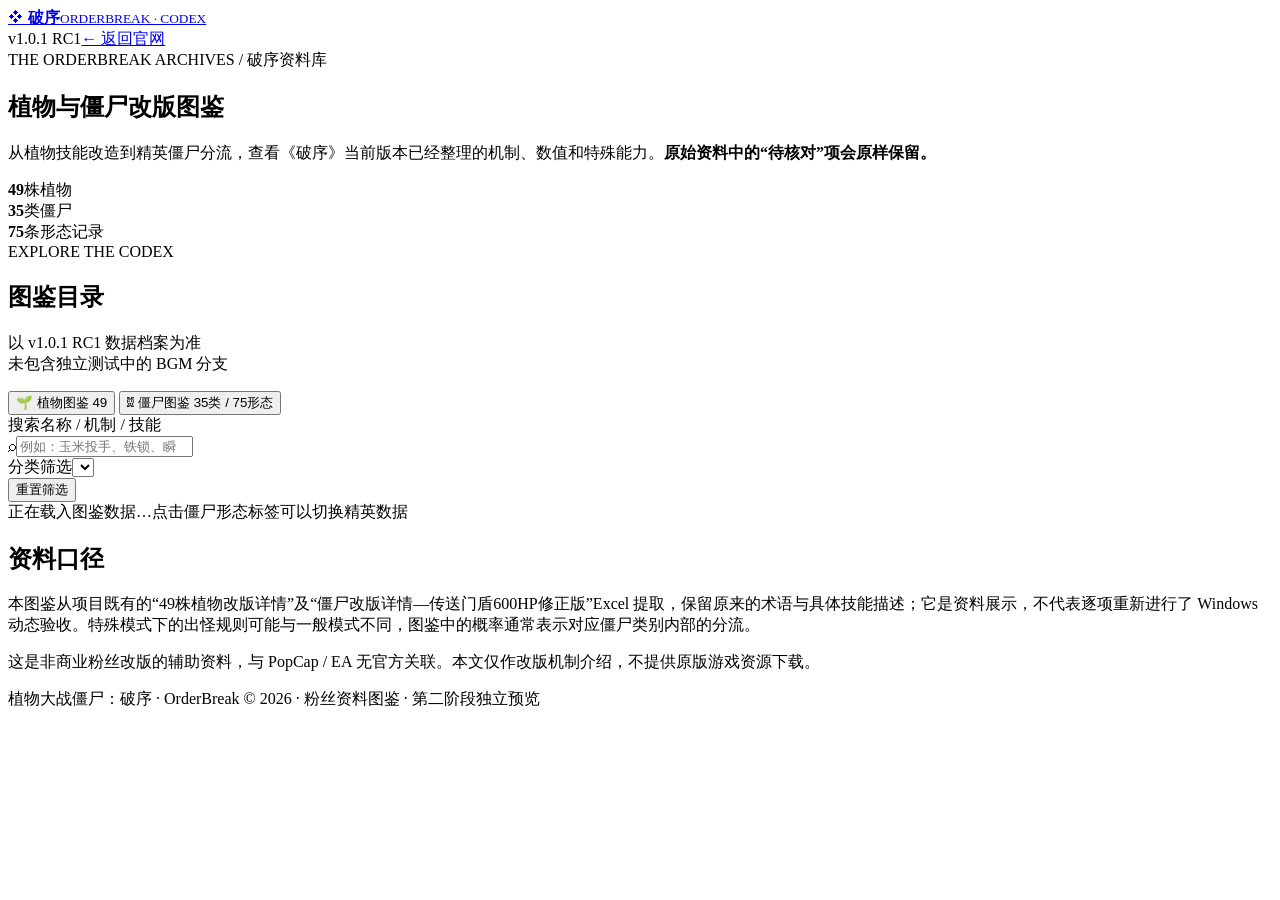
==== codex.html @ adea39cf "官网第二阶段：新增交互图鉴（codex）与首页入口、无JS导航补丁" ====
<!DOCTYPE html>
<html lang="zh-CN" class="no-js">
<head>
<meta charset="utf-8">
<meta name="viewport" content="width=device-width, initial-scale=1">
<meta name="description" content="《植物大战僵尸：破序》v1.0.1 RC1 改版图鉴：49株植物与35类僵尸的75种形态，支持属性搜索、分类筛选和精英切换。">
<meta name="theme-color" content="#0b100c">
<title>改版图鉴 · 植物大战僵尸：破序 | OrderBreak</title>
<link rel="stylesheet" href="assets/codex.css">
<noscript><style>.js-only{display:none!important}.no-js-note{display:block!important}</style></noscript>
</head>
<body>
<header class="site-header">
  <div class="header-inner">
    <a class="brand" href="https://qffy715.github.io/PVZ-OB/" aria-label="返回《植物大战僵尸：破序》官网">
      <span class="brand-icon" aria-hidden="true">❖</span>
      <span><b>破序</b><small>ORDERBREAK · CODEX</small></span>
    </a>
    <div class="head-right"><span class="tag version">v1.0.1 RC1</span><a class="back-link" href="https://qffy715.github.io/PVZ-OB/">← 返回官网</a></div>
  </div>
</header>
<main id="main">
  <section class="intro" aria-labelledby="pageTitle">
    <div class="intro-pattern" aria-hidden="true"></div>
    <div class="wrap intro-content">
      <div class="eyebrow">THE ORDERBREAK ARCHIVES / 破序资料库</div>
      <h1 id="pageTitle">植物与僵尸<span>改版图鉴</span></h1>
      <p class="lede">从植物技能改造到精英僵尸分流，查看《破序》当前版本已经整理的机制、数值和特殊能力。<strong>原始资料中的“待核对”项会原样保留。</strong></p>
      <div class="stats" aria-label="图鉴收录规模">
        <div class="stat"><strong>49</strong><span>株植物</span></div>
        <div class="stat"><strong>35</strong><span>类僵尸</span></div>
        <div class="stat"><strong>75</strong><span>条形态记录</span></div>
      </div>
    </div>
  </section>
  <section class="library wrap" aria-labelledby="libraryTitle">
    <div class="library-top">
      <div><span class="section-eyebrow">EXPLORE THE CODEX</span><h2 id="libraryTitle">图鉴目录</h2></div>
      <p class="catalog-note">以 v1.0.1 RC1 数据档案为准<br>未包含独立测试中的 BGM 分支</p>
    </div>
    <div class="filters js-only">
      <div class="tabs" role="tablist" aria-label="选择图鉴类型">
        <button type="button" id="tabPlants" class="tab active" role="tab" aria-selected="true" aria-controls="catalog" data-tab="plants">🌱 植物图鉴 <span>49</span></button>
        <button type="button" id="tabZombies" class="tab" role="tab" aria-selected="false" aria-controls="catalog" data-tab="zombies">☠ 僵尸图鉴 <span>35类 / 75形态</span></button>
      </div>
      <div class="filter-line">
        <div class="search-box"><label for="search">搜索名称 / 机制 / 技能</label><div class="search-wrap"><span aria-hidden="true">⌕</span><input id="search" type="search" autocomplete="off" spellcheck="false" placeholder="例如：玉米投手、铁锁、瞬移、黄油……"></div></div>
        <div class="select-box"><label for="category">分类筛选</label><select id="category"></select></div>
        <button type="button" id="reset" class="reset">重置筛选</button>
      </div>
    </div>
    <div class="results-bar" aria-live="polite" aria-atomic="true"><span id="resultCount">正在载入图鉴数据…</span><span class="result-hint">点击僵尸形态标签可以切换精英数据</span></div>
    <div id="catalog" class="catalog" aria-live="off"></div>
    <div id="empty" class="empty" hidden><b>没有找到符合条件的记录</b><p>试试更短的关键词，或重置搜索和分类条件。</p><button type="button" id="emptyReset">清除条件</button></div>
    <div class="no-js-note" style="display:none">
      <b>此交互图鉴需要 JavaScript 才能使用搜索和形态切换。</b>
      <p>你仍可访问上方《破序》官网；原始数值资料保留在项目的 Excel 归档中。</p>
    </div>
  </section>
  <section class="disclaimer wrap" aria-labelledby="scopeTitle"><h2 id="scopeTitle">资料口径</h2>
    <p>本图鉴从项目既有的“49株植物改版详情”及“僵尸改版详情—传送门盾600HP修正版”Excel 提取，保留原来的术语与具体技能描述；它是资料展示，不代表逐项重新进行了 Windows 动态验收。特殊模式下的出怪规则可能与一般模式不同，图鉴中的概率通常表示对应僵尸类别内部的分流。</p>
    <p>这是非商业粉丝改版的辅助资料，与 PopCap / EA 无官方关联。本文仅作改版机制介绍，不提供原版游戏资源下载。</p>
  </section>
</main>
<footer class="footer"><div class="wrap">植物大战僵尸：破序 · OrderBreak <span>© 2026 · 粉丝资料图鉴 · 第二阶段独立预览</span></div></footer>
<script>document.documentElement.classList.remove('no-js');</script>
<script src="assets/codex-data.js" defer></script>
<script src="assets/codex.js" defer></script>
</body>
</html>
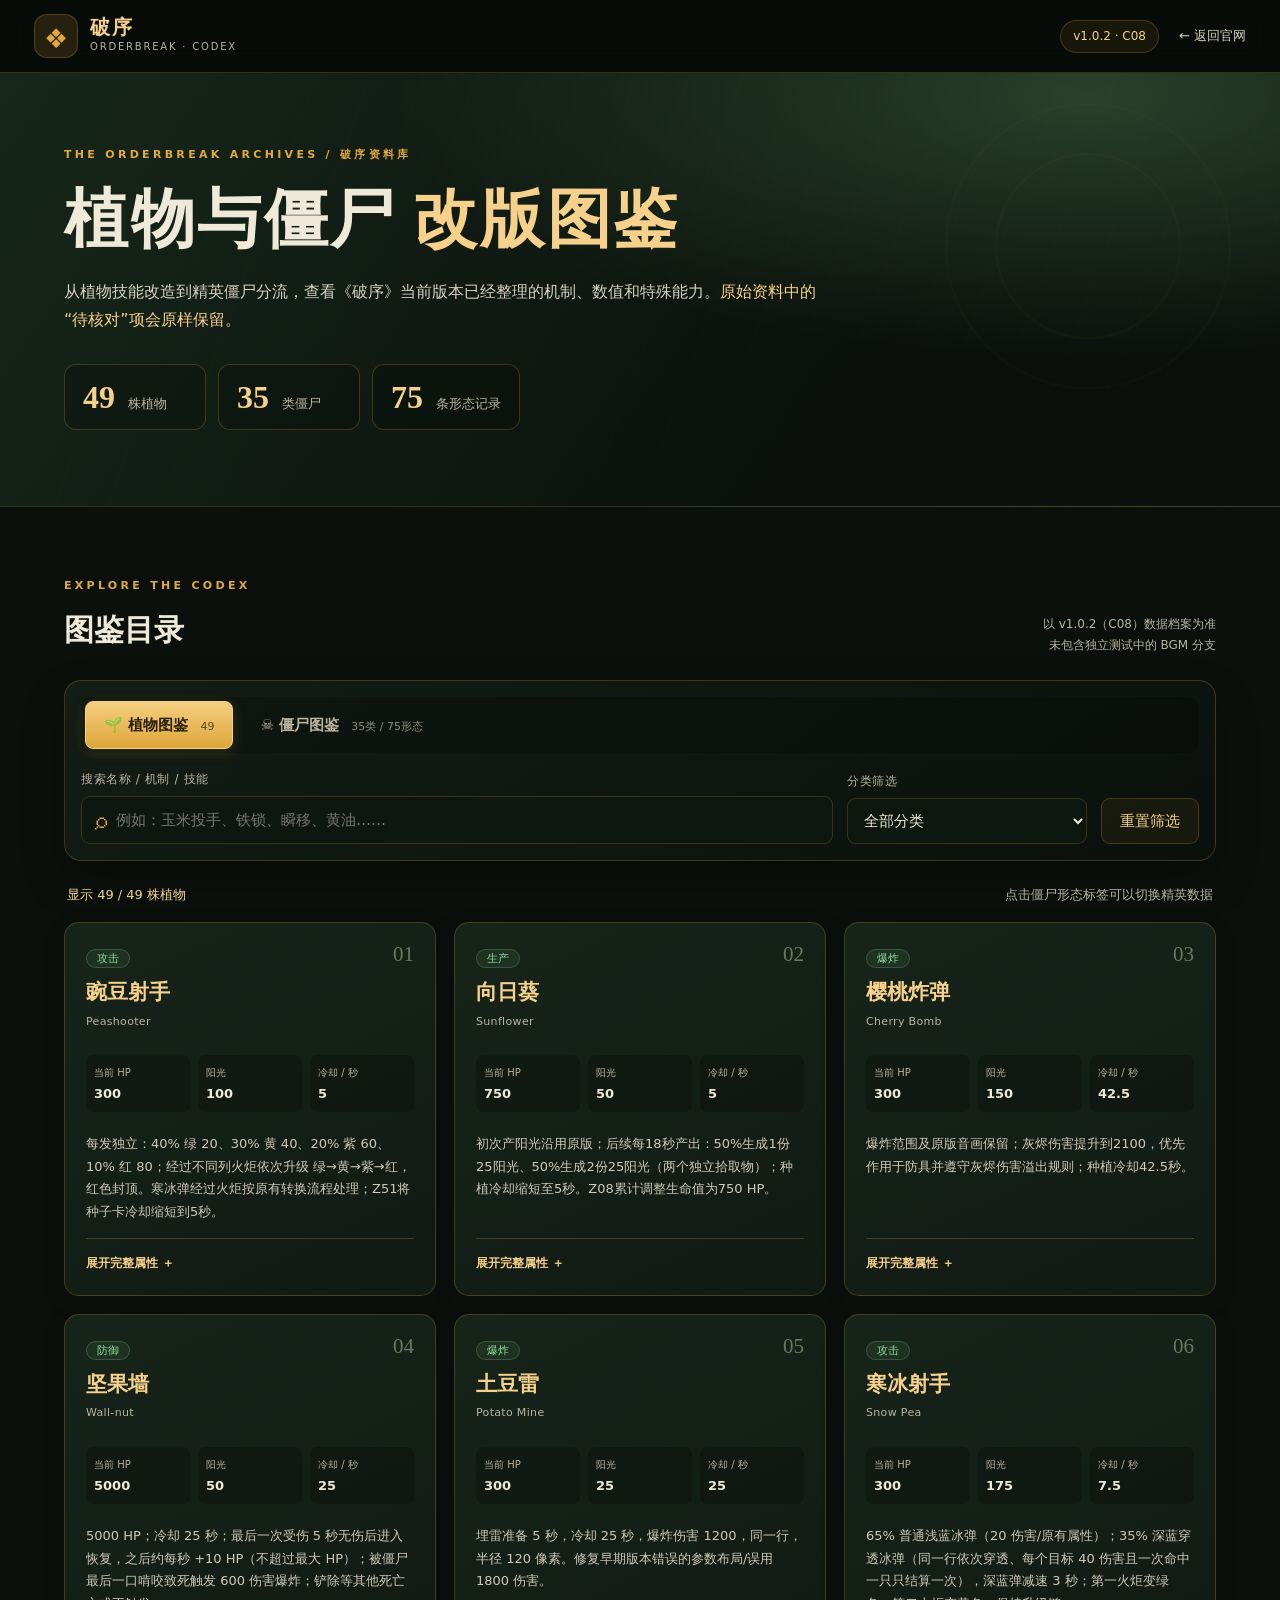
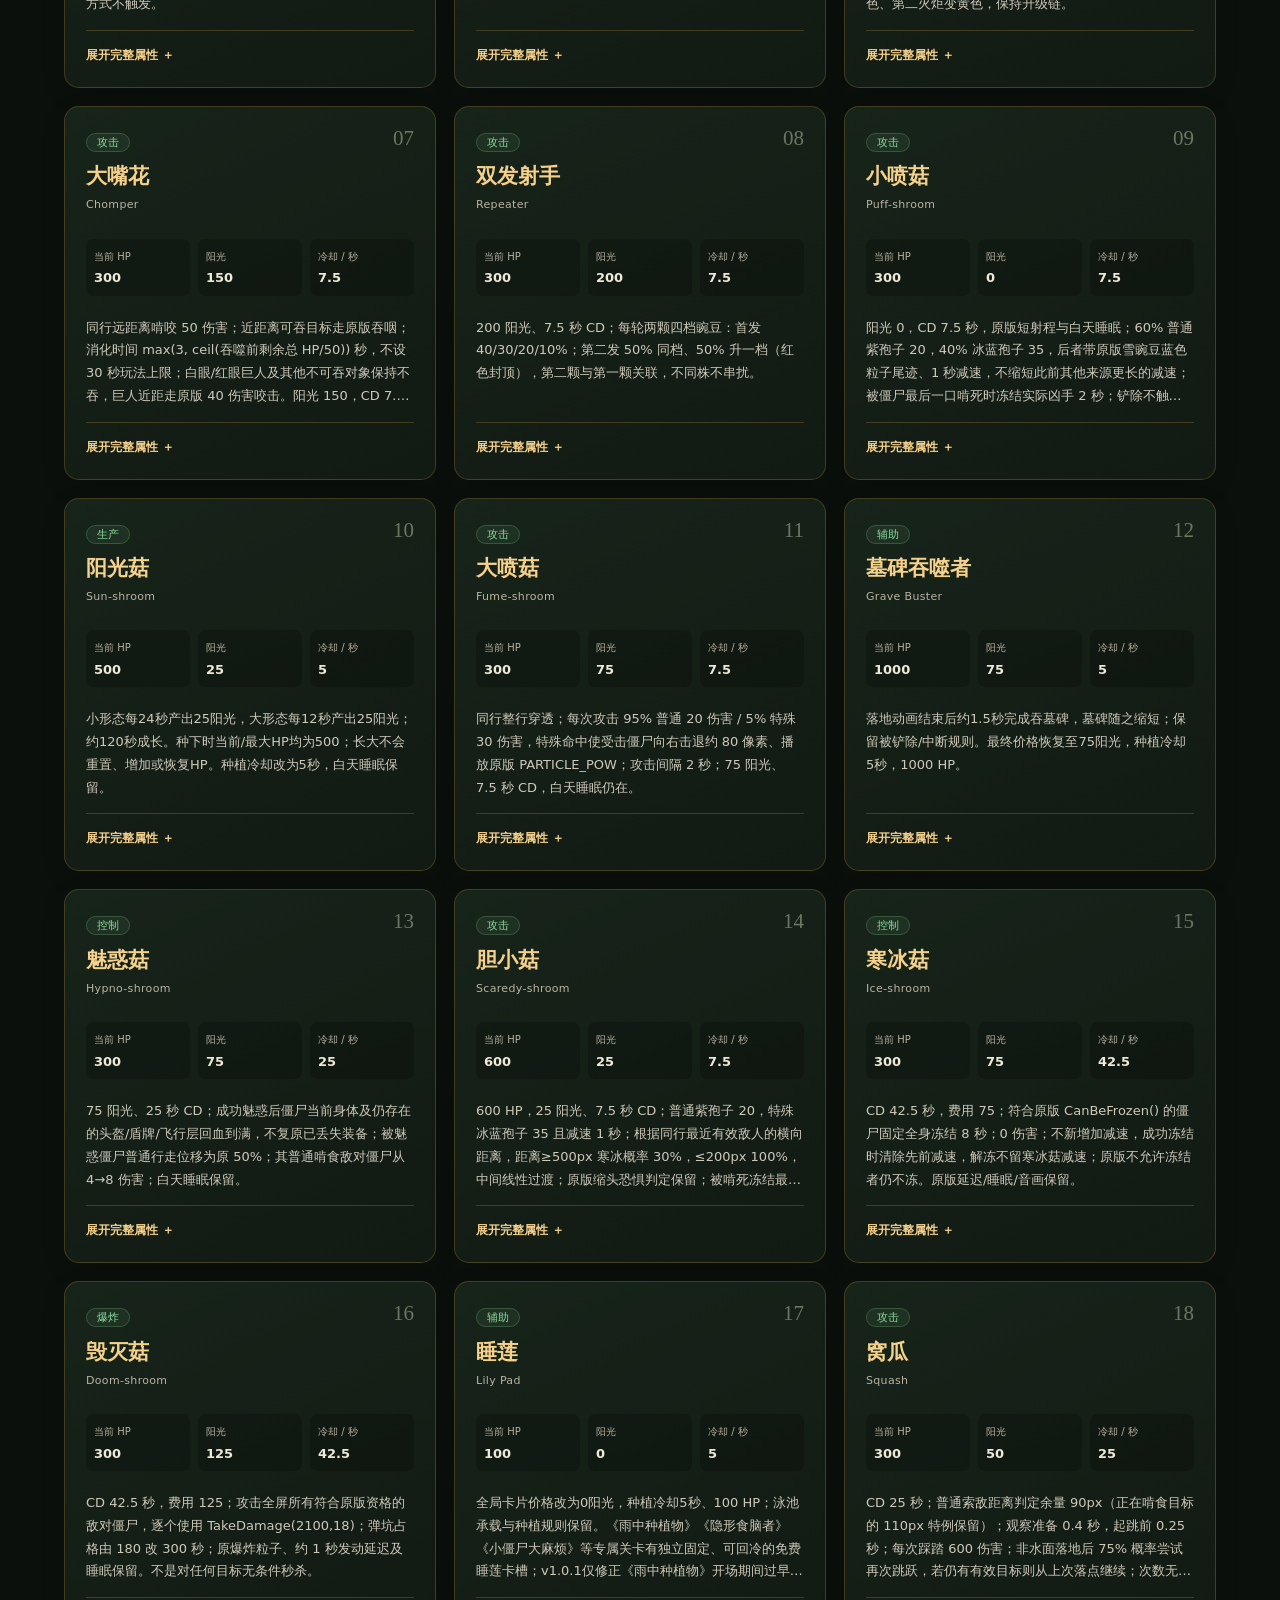
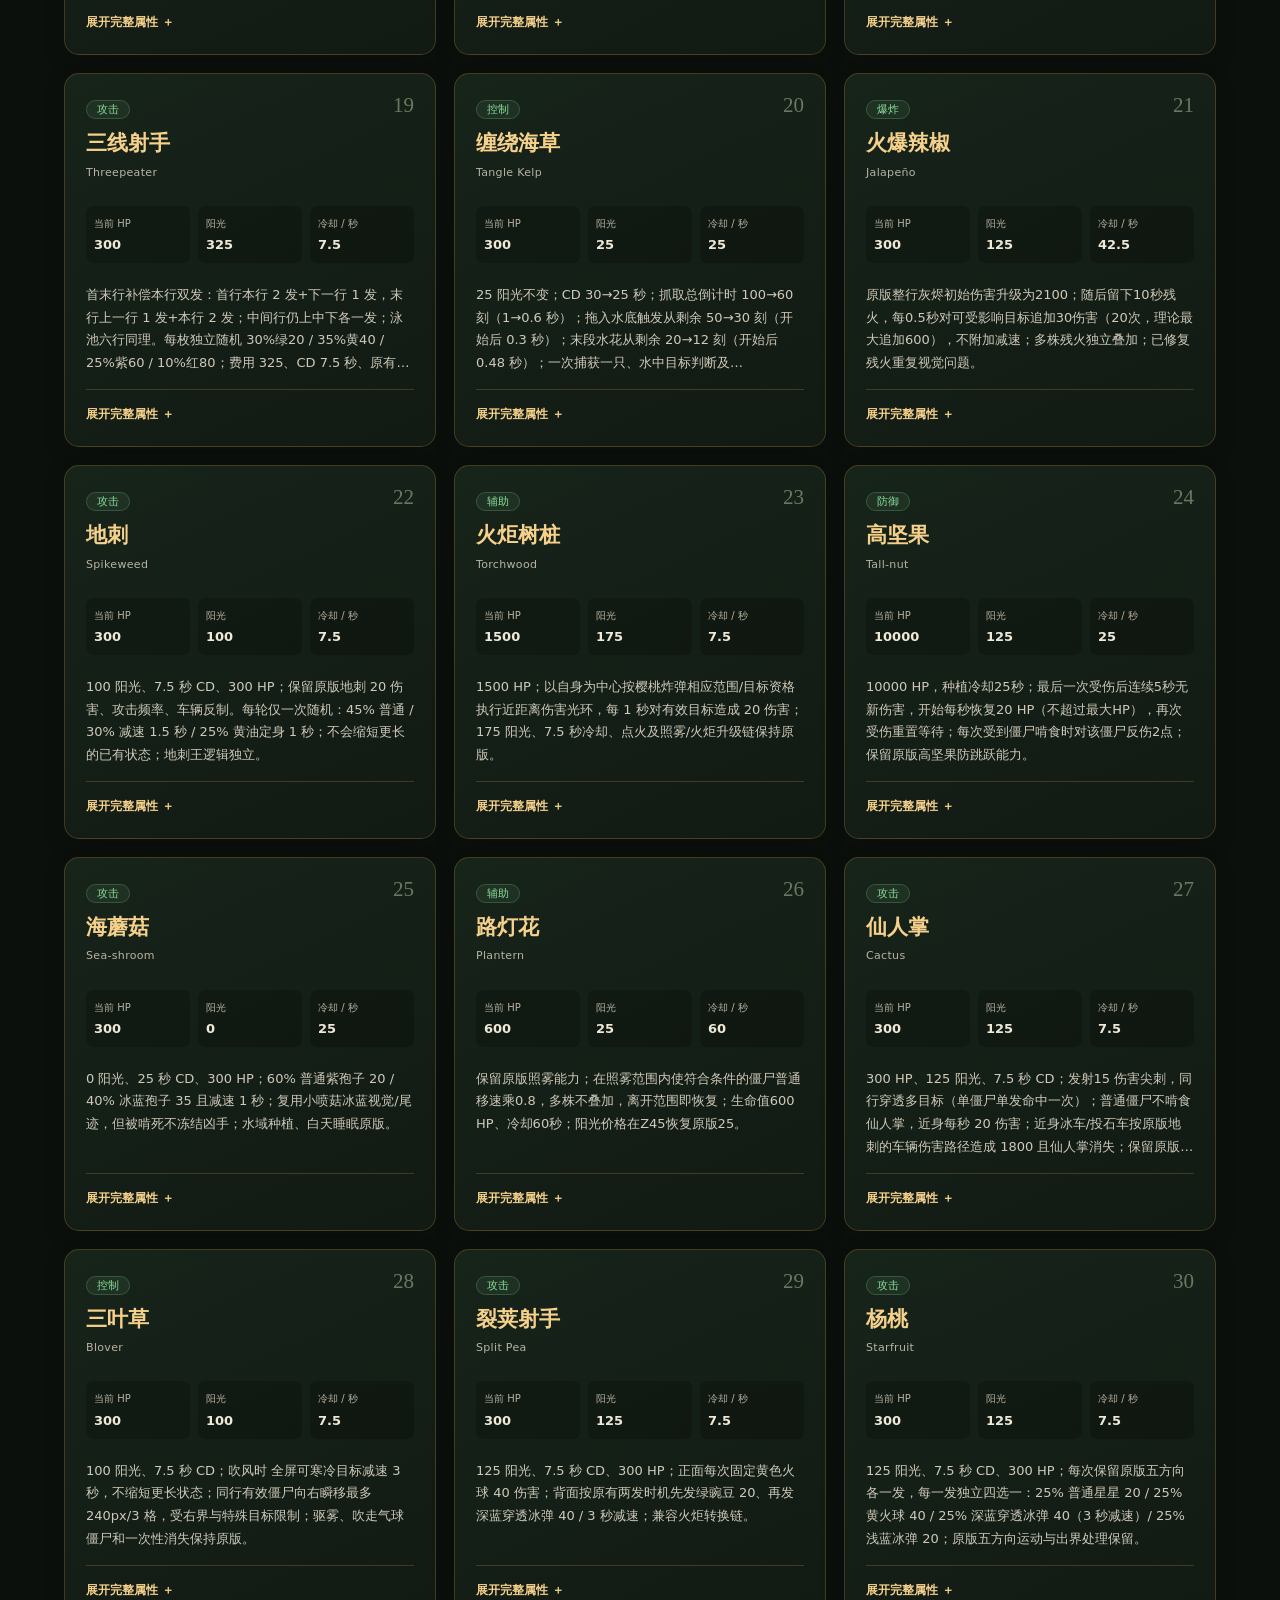
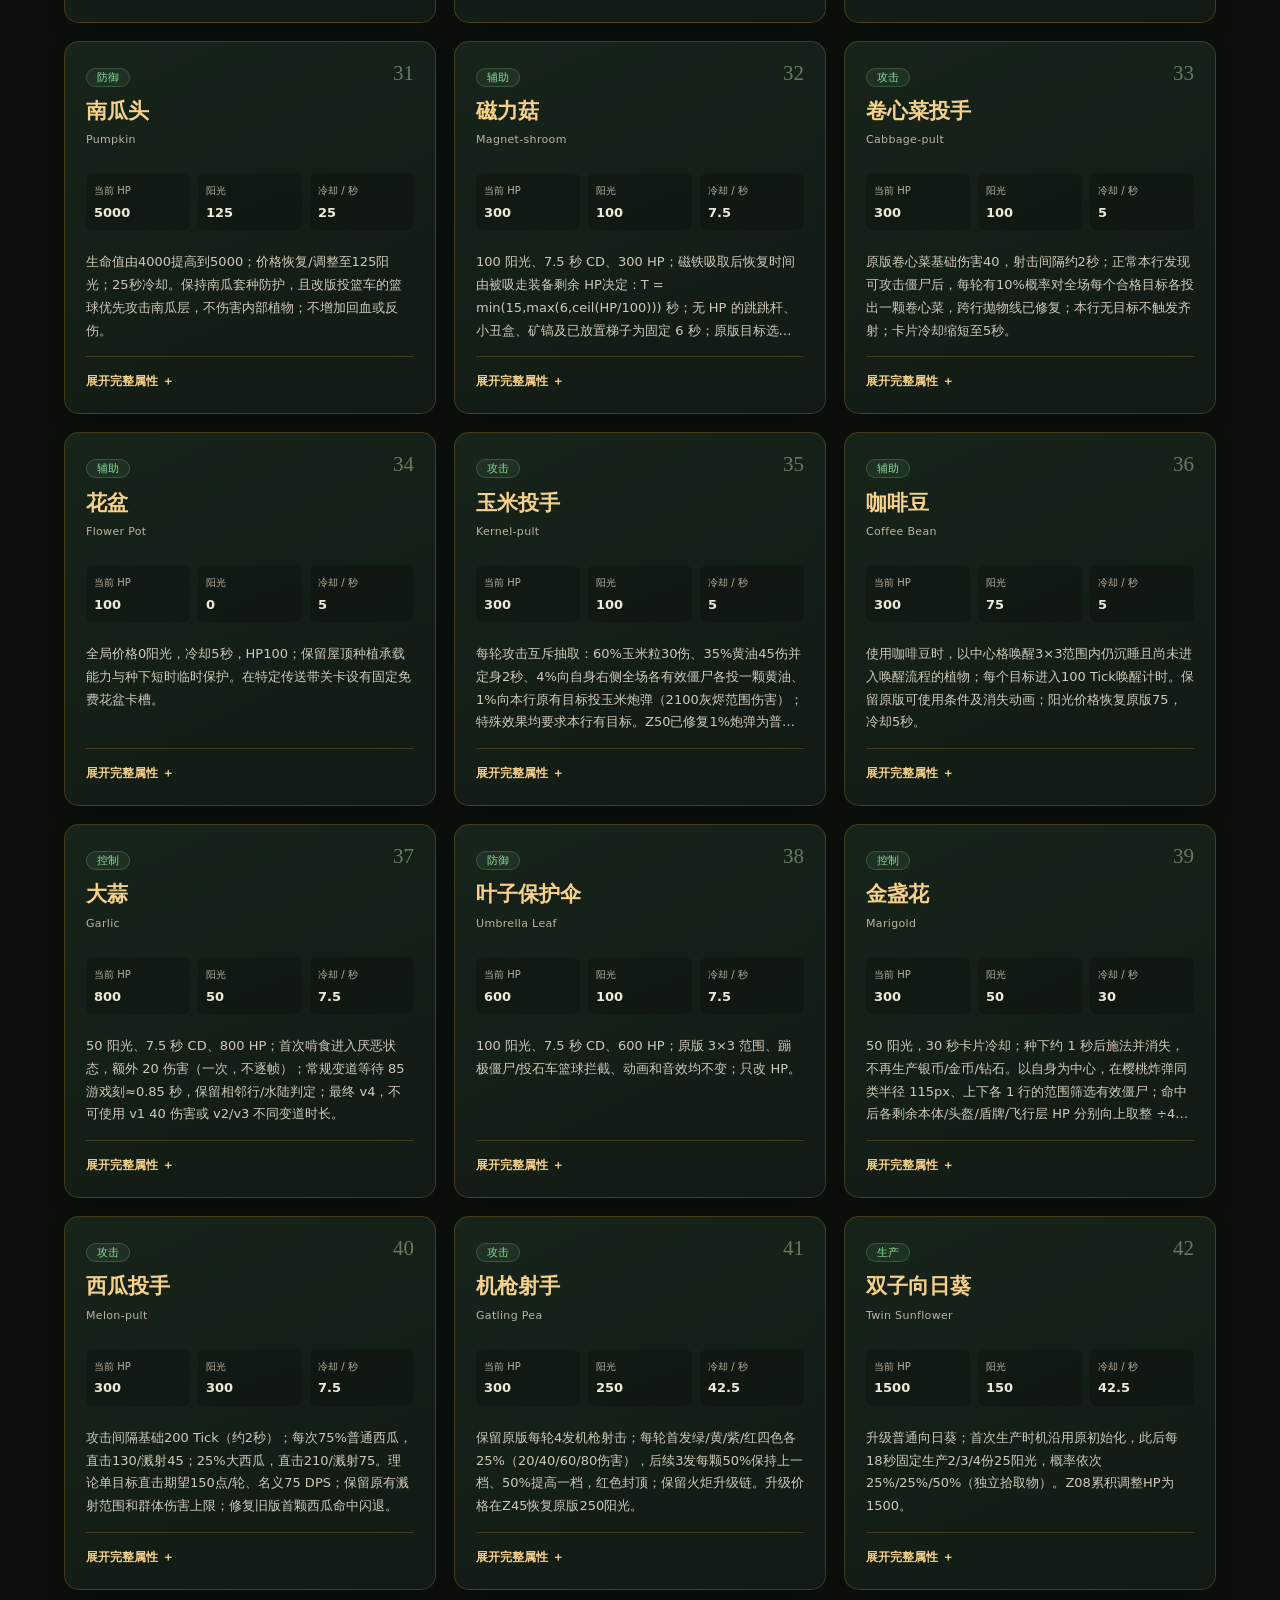
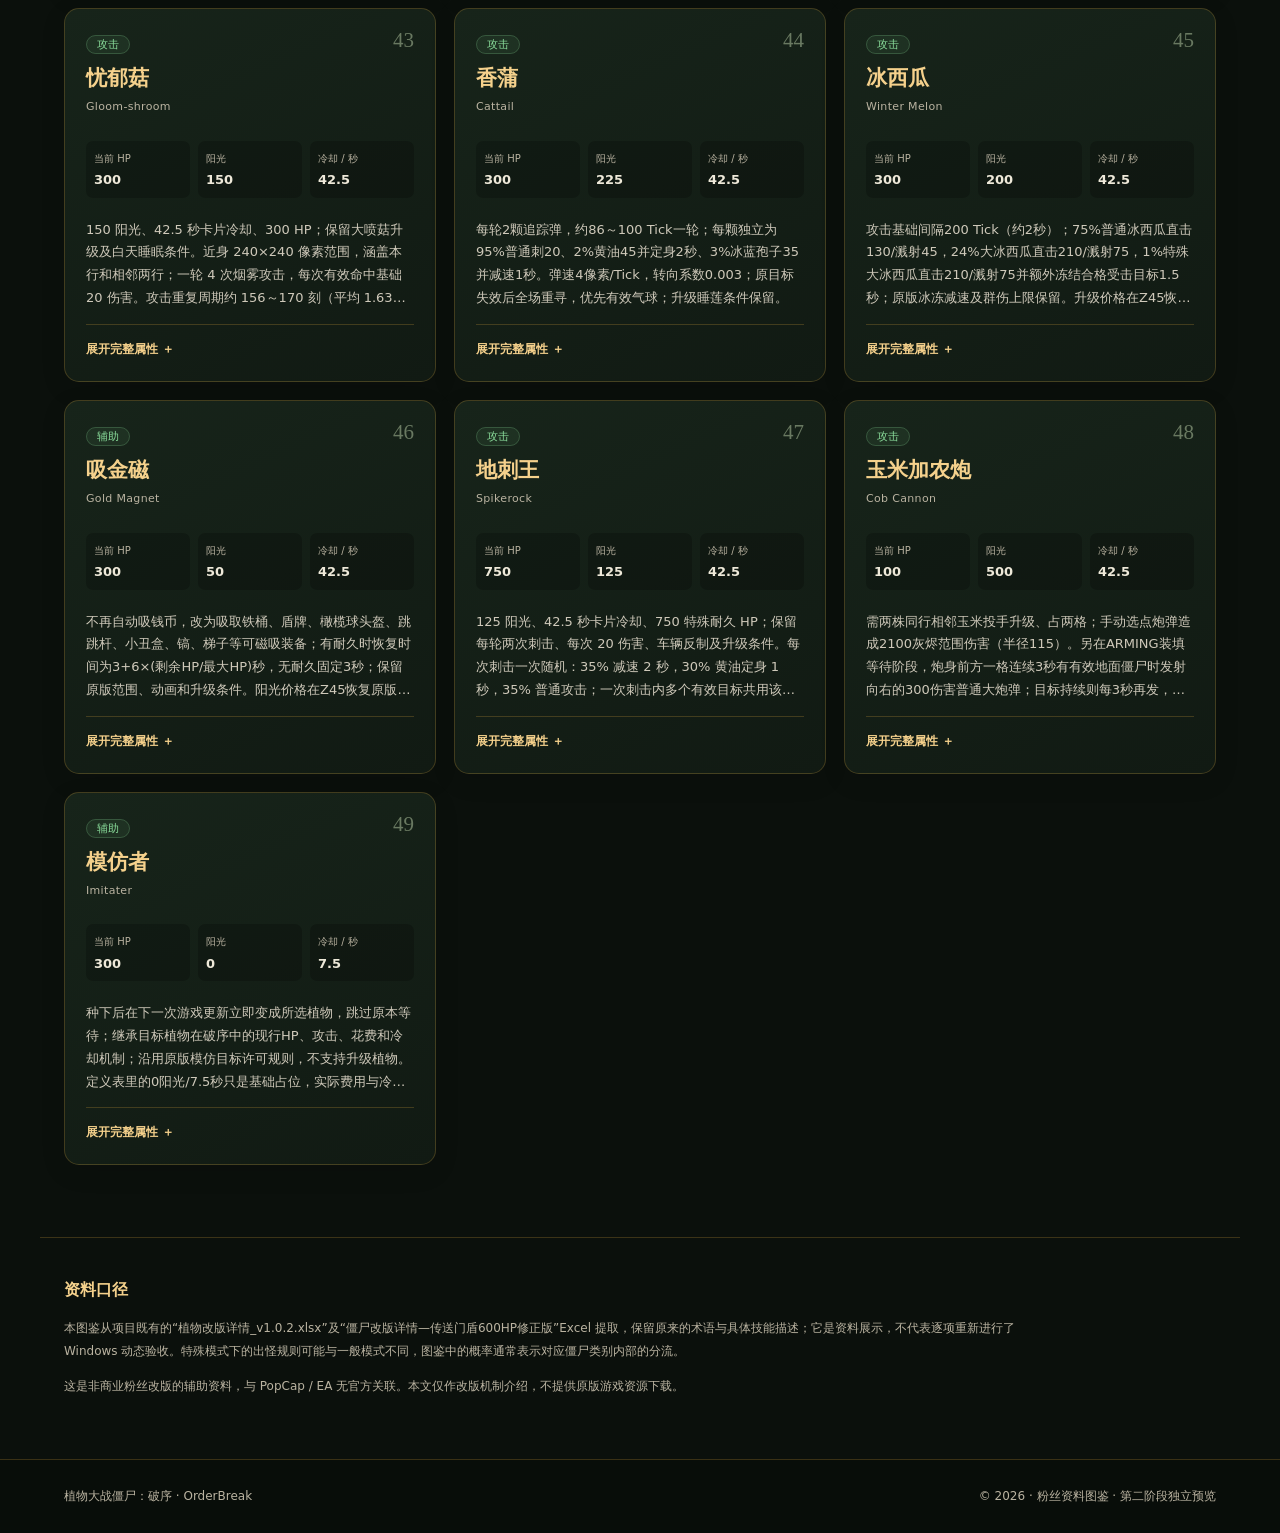
==== commit d43c87fb: "官网第三阶段更新：v1.0.2（C08）正式版上线，下载与图鉴同步" ====
--- a/codex.html
+++ b/codex.html
@@ -3,7 +3,7 @@
 <head>
 <meta charset="utf-8">
 <meta name="viewport" content="width=device-width, initial-scale=1">
-<meta name="description" content="《植物大战僵尸：破序》v1.0.1 RC1 改版图鉴：49株植物与35类僵尸的75种形态，支持属性搜索、分类筛选和精英切换。">
+<meta name="description" content="《植物大战僵尸：破序》v1.0.2（C08）改版图鉴：49株植物与35类僵尸的75种形态，支持属性搜索、分类筛选和精英切换。">
 <meta name="theme-color" content="#0b100c">
 <title>改版图鉴 · 植物大战僵尸：破序 | OrderBreak</title>
 <link rel="stylesheet" href="assets/codex.css">
@@ -16,7 +16,7 @@
       <span class="brand-icon" aria-hidden="true">❖</span>
       <span><b>破序</b><small>ORDERBREAK · CODEX</small></span>
     </a>
-    <div class="head-right"><span class="tag version">v1.0.1 RC1</span><a class="back-link" href="https://qffy715.github.io/PVZ-OB/">← 返回官网</a></div>
+    <div class="head-right"><span class="tag version">v1.0.2 · C08</span><a class="back-link" href="https://qffy715.github.io/PVZ-OB/">← 返回官网</a></div>
   </div>
 </header>
 <main id="main">
@@ -36,7 +36,7 @@
   <section class="library wrap" aria-labelledby="libraryTitle">
     <div class="library-top">
       <div><span class="section-eyebrow">EXPLORE THE CODEX</span><h2 id="libraryTitle">图鉴目录</h2></div>
-      <p class="catalog-note">以 v1.0.1 RC1 数据档案为准<br>未包含独立测试中的 BGM 分支</p>
+      <p class="catalog-note">以 v1.0.2（C08）数据档案为准<br>未包含独立测试中的 BGM 分支</p>
     </div>
     <div class="filters js-only">
       <div class="tabs" role="tablist" aria-label="选择图鉴类型">
@@ -58,7 +58,7 @@
     </div>
   </section>
   <section class="disclaimer wrap" aria-labelledby="scopeTitle"><h2 id="scopeTitle">资料口径</h2>
-    <p>本图鉴从项目既有的“49株植物改版详情”及“僵尸改版详情—传送门盾600HP修正版”Excel 提取，保留原来的术语与具体技能描述；它是资料展示，不代表逐项重新进行了 Windows 动态验收。特殊模式下的出怪规则可能与一般模式不同，图鉴中的概率通常表示对应僵尸类别内部的分流。</p>
+    <p>本图鉴从项目既有的“植物改版详情_v1.0.2.xlsx”及“僵尸改版详情—传送门盾600HP修正版”Excel 提取，保留原来的术语与具体技能描述；它是资料展示，不代表逐项重新进行了 Windows 动态验收。特殊模式下的出怪规则可能与一般模式不同，图鉴中的概率通常表示对应僵尸类别内部的分流。</p>
     <p>这是非商业粉丝改版的辅助资料，与 PopCap / EA 无官方关联。本文仅作改版机制介绍，不提供原版游戏资源下载。</p>
   </section>
 </main>
--- a/assets/codex.css
+++ b/assets/codex.css
@@ -0,0 +1,5 @@
+:root{--bg:#0b100c;--panel:#121b14;--panel2:#172319;--gold:#e0a93e;--gold-light:#f5d18c;--border:rgba(224,169,62,.23);--text:#eee9d9;--muted:#bab3a1;--green:#8add9b;--shadow:0 20px 44px rgba(0,0,0,.24)}
+*{box-sizing:border-box}html{scroll-behavior:smooth}body{margin:0;background:var(--bg);color:var(--text);font:15px/1.75 system-ui,-apple-system,"Segoe UI","PingFang SC","Microsoft YaHei",sans-serif}a{color:inherit;text-decoration:none}button,input,select{font:inherit}button{cursor:pointer}button:focus-visible,a:focus-visible,input:focus-visible,select:focus-visible{outline:2px solid var(--gold-light);outline-offset:3px}button:disabled{cursor:not-allowed;opacity:.55}.wrap{max-width:1200px;margin:auto;padding:0 24px}.site-header{position:sticky;top:0;z-index:20;background:rgba(8,12,9,.94);border-bottom:1px solid var(--border);backdrop-filter:blur(14px)}.header-inner{max-width:1260px;margin:auto;height:72px;display:flex;justify-content:space-between;align-items:center;gap:20px;padding:0 24px}.brand{display:flex;gap:12px;align-items:center}.brand-icon{display:grid;place-items:center;background:rgba(224,169,62,.14);border:1px solid var(--border);color:var(--gold);font-size:27px;width:44px;height:44px;border-radius:13px}.brand b{display:block;color:var(--gold-light);font-size:20px;letter-spacing:.1em;line-height:1.1}.brand small{display:block;color:var(--muted);font-size:10px;letter-spacing:.18em;line-height:1.8}.head-right{display:flex;gap:20px;align-items:center}.tag{display:inline-block;padding:5px 12px;border-radius:30px;border:1px solid var(--border);background:rgba(224,169,62,.08);color:var(--gold-light);font-size:12px;white-space:nowrap}.back-link{font-size:13px;color:#d5cfbe}.back-link:hover{color:var(--gold-light)}.intro{position:relative;overflow:hidden;background:radial-gradient(ellipse at 85% 5%,#28412a 0%,transparent 45%),linear-gradient(125deg,#17271b 0%,#0b100c 68%);border-bottom:1px solid rgba(224,169,62,.12)}.intro-pattern{position:absolute;inset:0;pointer-events:none;opacity:.25;background:radial-gradient(circle at 85% 40%,transparent 0 90px,rgba(224,169,62,.14) 92px,transparent 94px,transparent 140px,rgba(224,169,62,.12) 142px,transparent 144px),repeating-linear-gradient(110deg,transparent 0 48px,rgba(221,193,93,.04) 49px 50px)}.intro-content{position:relative;padding-top:72px;padding-bottom:76px}.eyebrow,.section-eyebrow{font-size:11px;letter-spacing:.3em;color:var(--gold);font-weight:650}.intro h1{font-size:clamp(34px,5vw,64px);letter-spacing:.04em;line-height:1.22;margin:16px 0 20px;max-width:900px}.intro h1 span{display:inline-block;color:var(--gold-light);margin-left:.26em}.lede{max-width:760px;color:#d7d2c5;font-size:16px;margin:0 0 30px}.lede strong{color:var(--gold-light);font-weight:500}.stats{display:flex;flex-wrap:wrap;gap:12px}.stat{display:flex;align-items:baseline;gap:13px;border:1px solid var(--border);background:rgba(0,0,0,.2);border-radius:12px;padding:8px 18px;min-width:142px}.stat strong{font-family:Georgia,serif;font-size:32px;color:var(--gold-light);line-height:1.5}.stat span{font-size:13px;color:var(--muted)}.library{padding-top:64px;padding-bottom:72px}.library-top{display:flex;justify-content:space-between;align-items:end;gap:18px;margin-bottom:24px}.library-top h2{font-size:30px;margin:6px 0 0}.catalog-note{color:var(--muted);font-size:12px;text-align:right;margin:0}.filters{border-radius:17px;border:1px solid var(--border);background:linear-gradient(145deg,rgba(20,30,22,.9),rgba(12,17,13,.95));padding:16px;box-shadow:var(--shadow)}.tabs{display:flex;gap:8px;padding:4px;background:rgba(0,0,0,.2);border-radius:11px;margin-bottom:16px}.tab{border:1px solid transparent;background:transparent;color:var(--muted);border-radius:8px;padding:10px 18px;font-weight:650;text-align:left;min-width:0}.tab span{font-size:11px;font-weight:400;opacity:.75;margin-left:7px}.tab.active{color:#2a200e;background:linear-gradient(#f5cf81,#dda639);border-color:#f5d18c;box-shadow:0 3px 14px rgba(224,169,62,.18)}.filter-line{display:grid;grid-template-columns:minmax(220px,1fr) 240px auto;align-items:end;gap:14px}.search-box label,.select-box label{display:block;color:var(--muted);font-size:12px;letter-spacing:.05em;margin:0 0 6px}.search-wrap{display:flex;align-items:center;gap:9px;border:1px solid rgba(224,169,62,.2);border-radius:9px;background:#0d160f;padding:0 13px}.search-wrap span{font-size:24px;color:var(--gold)}.search-wrap:focus-within{border-color:var(--gold)}input,select{width:100%;height:46px;background:#0d160f;border:1px solid rgba(224,169,62,.2);border-radius:9px;color:var(--text);padding:0 12px;min-width:0}input{border:0;background:none;padding:0}input:focus{outline:none}select{cursor:pointer}option{background:#0d160f;color:var(--text)}.reset,#emptyReset{height:46px;padding:0 18px;border-radius:9px;border:1px solid var(--border);background:rgba(224,169,62,.06);color:var(--gold-light)}.reset:hover,#emptyReset:hover{background:rgba(224,169,62,.12)}.results-bar{display:flex;justify-content:space-between;gap:16px;padding:23px 3px 15px;color:var(--gold-light);font-size:13px}.result-hint{color:var(--muted)}.catalog{display:grid;grid-template-columns:repeat(3,minmax(0,1fr));gap:18px}.entry{display:flex;flex-direction:column;min-width:0;border:1px solid var(--border);background:linear-gradient(155deg,#17241a,#111a13);border-radius:15px;padding:21px;box-shadow:0 7px 25px rgba(0,0,0,.12);transition:border-color .15s,transform .15s}.entry:hover{border-color:rgba(224,169,62,.5);transform:translateY(-2px)}.entry-head{display:flex;align-items:flex-start;justify-content:space-between;gap:12px;margin-bottom:13px}.type-label{font-size:11px;border:1px solid rgba(142,221,155,.22);color:var(--green);background:rgba(142,221,155,.07);padding:2px 10px;border-radius:22px;white-space:nowrap}.entry h3{font-size:21px;line-height:1.3;margin:9px 0 5px;color:var(--gold-light)}.en{font-size:11px;letter-spacing:.03em;color:var(--muted)}.number{font-family:Georgia,serif;font-size:21px;color:#697961;line-height:1}.metrics{display:grid;grid-template-columns:repeat(3,minmax(0,1fr));gap:8px;margin:11px 0 16px}.metric{border-radius:7px;background:rgba(0,0,0,.22);padding:9px 8px;min-width:0}.metric small{display:block;color:var(--muted);font-size:10px;margin-bottom:4px}.metric b{display:block;color:var(--text);font-size:13px;line-height:1.35;overflow-wrap:anywhere}.description{color:#cfc9ba;font-size:13px;line-height:1.75;margin:5px 0 14px;overflow-wrap:anywhere}.description.short{display:-webkit-box;-webkit-box-orient:vertical;-webkit-line-clamp:4;overflow:hidden}.expand{display:flex;align-items:center;gap:6px;color:var(--gold-light);font-size:12px;font-weight:650;border:0;border-top:1px solid var(--border);padding:14px 0 0;margin-top:auto;background:transparent;text-align:left}.expand:hover{color:#ffdf9e}.detail{border-top:1px solid var(--border);padding-top:13px;margin-top:10px}.detail[hidden]{display:none}.detail dl{display:grid;grid-template-columns:1fr;gap:7px;margin:0}.detail dt{font-size:11px;color:var(--muted);margin:6px 0 0}.detail dd{font-size:13px;color:#f0e7d0;margin:0;overflow-wrap:anywhere}.detail .full-detail{font-size:13px;color:#dcd4c1;overflow-wrap:anywhere;white-space:pre-line}.variant-pills{display:flex;gap:6px;flex-wrap:wrap;margin:5px 0 10px}.variant-pill{padding:5px 9px;border:1px solid var(--border);border-radius:6px;background:rgba(224,169,62,.05);color:var(--muted);font-size:11px;text-align:left;overflow-wrap:anywhere}.variant-pill.active{color:var(--gold-light);border-color:var(--gold);background:rgba(224,169,62,.16)}.zombie-detail{text-align:left;padding-top:8px}.zombie-detail h4{font-size:14px;color:var(--gold-light);margin:0 0 9px}.zombie-detail .rowinfo{border-top:1px solid rgba(224,169,62,.13);padding:8px 0}.zombie-detail .rowinfo strong{color:var(--muted);display:block;font-weight:400;font-size:11px}.zombie-detail .rowinfo p{margin:2px 0 0;font-size:13px;overflow-wrap:anywhere}.empty{padding:60px 24px;border:1px dashed var(--border);border-radius:15px;text-align:center;color:var(--text)}.empty p{color:var(--muted)}.disclaimer{border-top:1px solid var(--border);padding-top:24px;padding-bottom:50px}.disclaimer h2{color:var(--gold-light);font-size:16px}.disclaimer p{max-width:1000px;font-size:12px;line-height:1.9;color:var(--muted)}.footer{background:#080d09;border-top:1px solid var(--border);font-size:12px;color:var(--muted)}.footer .wrap{display:flex;justify-content:space-between;gap:10px;padding-top:26px;padding-bottom:26px}.no-js-note{margin-top:25px;border:1px solid var(--border);background:#18251a;padding:20px;border-radius:12px}.no-js-note p{color:var(--muted)}
+@media(max-width:980px){.catalog{grid-template-columns:repeat(2,minmax(0,1fr))}.filter-line{grid-template-columns:minmax(200px,1fr) 190px auto}.intro-content{padding-top:54px;padding-bottom:62px}}
+@media(max-width:620px){.wrap{padding-left:16px;padding-right:16px}.header-inner{padding:0 16px;height:64px}.head-right{gap:10px}.head-right .tag{display:none}.intro h1{font-size:clamp(28px,8vw,42px)}.intro h1 span{margin-left:.2em}.intro-content{padding-top:46px;padding-bottom:52px}.lede{font-size:14px}.stats{gap:7px}.stat{min-width:100px;gap:7px;padding:6px 10px}.stat strong{font-size:25px}.stat span{font-size:11px}.library{padding-top:38px}.library-top{display:block}.library-top h2{font-size:25px}.catalog-note{text-align:left;margin-top:8px}.filter-line{grid-template-columns:minmax(0,1fr)}.tabs{display:grid;grid-template-columns:1fr 1fr;gap:4px}.tab{padding:9px 10px;font-size:13px}.tab span{display:block;margin-left:0;font-size:10px}.reset{width:100%}.results-bar{display:block}.result-hint{display:block;margin-top:6px;font-size:11px}.catalog{grid-template-columns:1fr}.entry{padding:19px}.footer .wrap{display:block}.back-link{white-space:nowrap}}
+@media(prefers-reduced-motion:reduce){html{scroll-behavior:auto}*,*::before,*::after{transition:none!important;animation:none!important}}
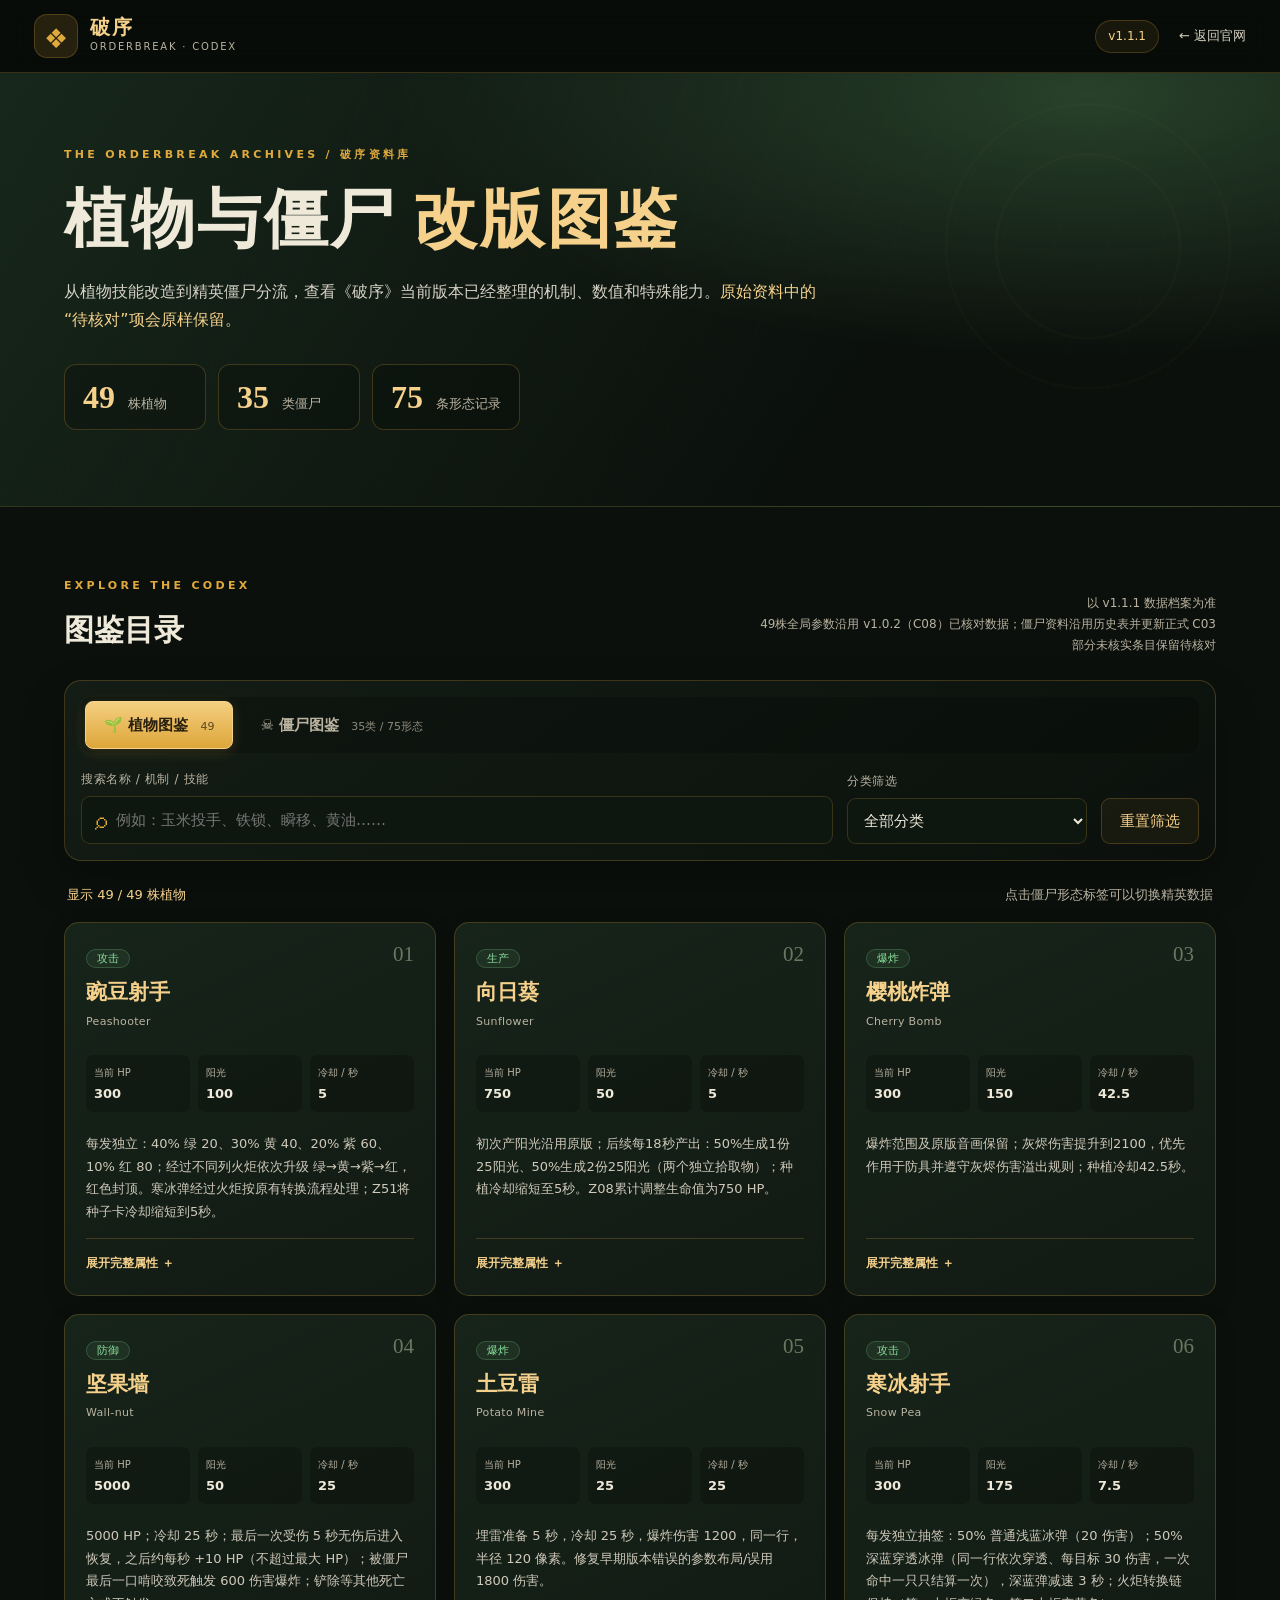
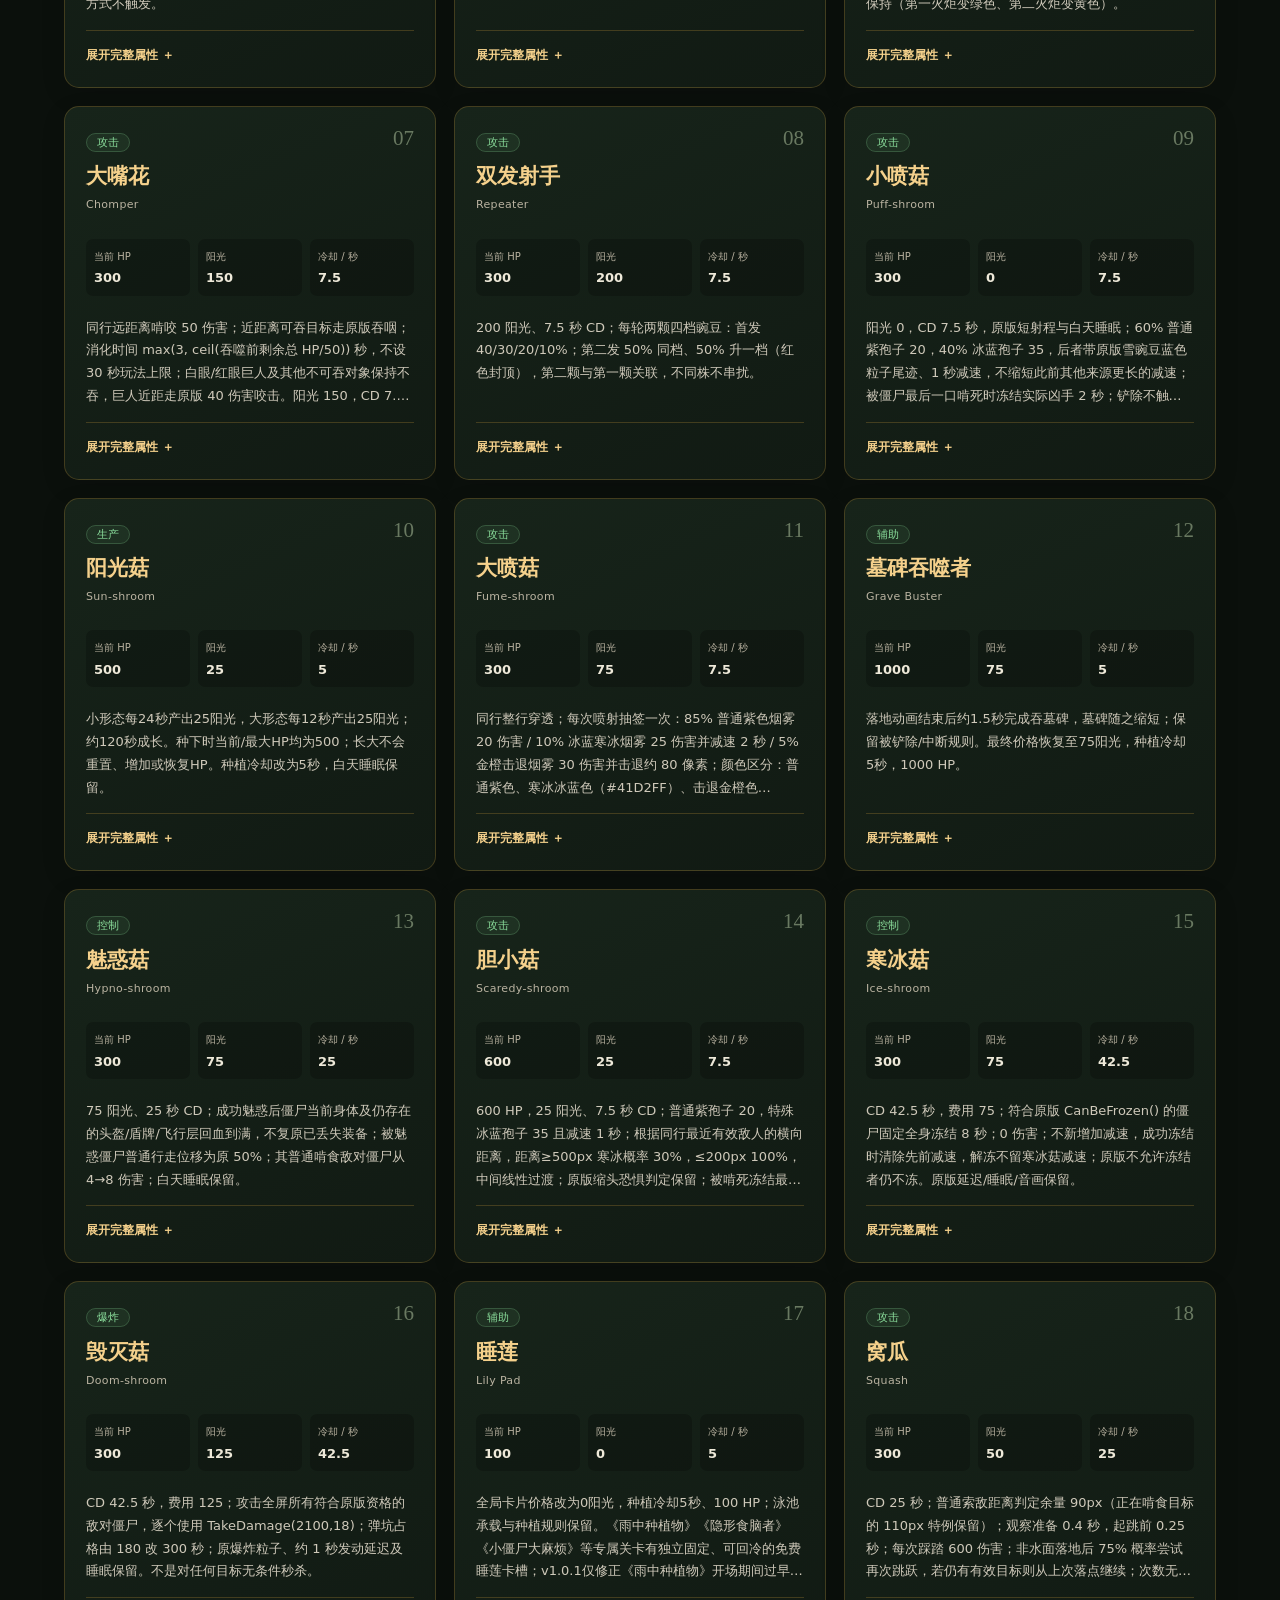
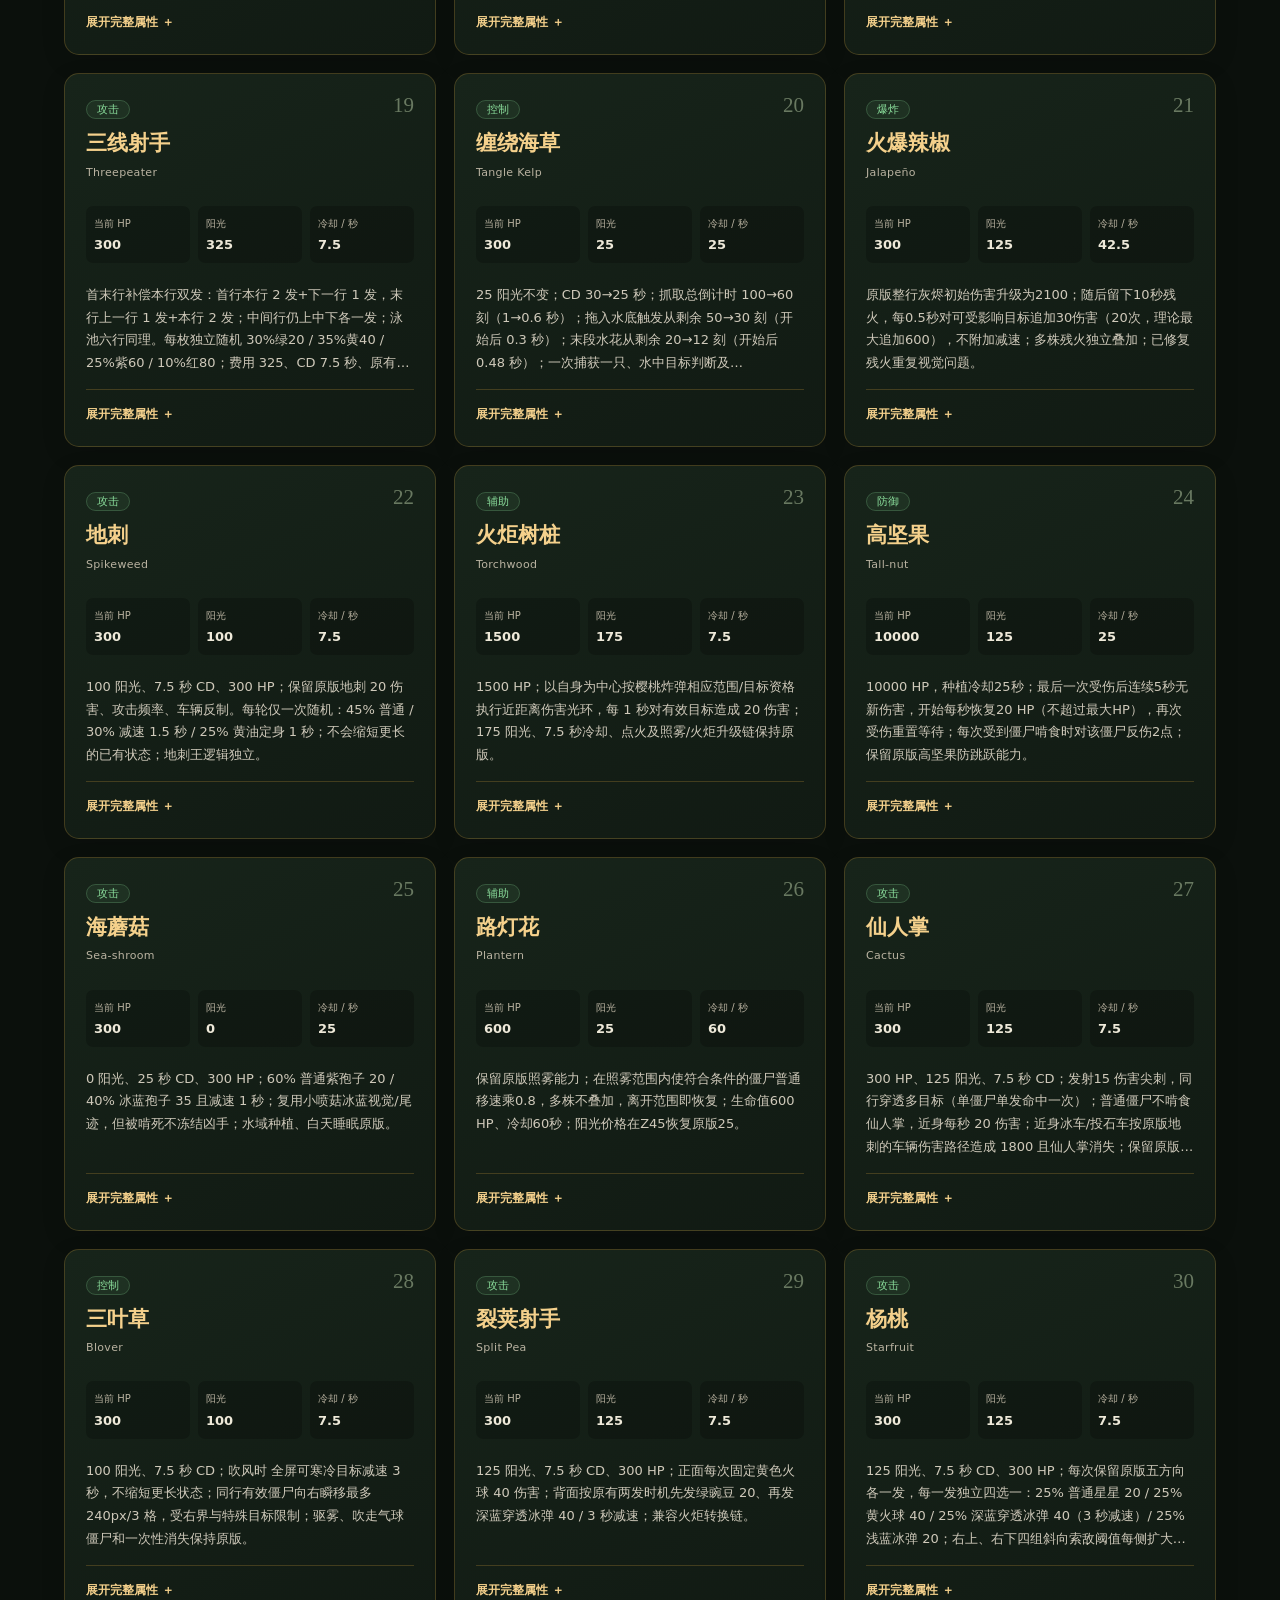
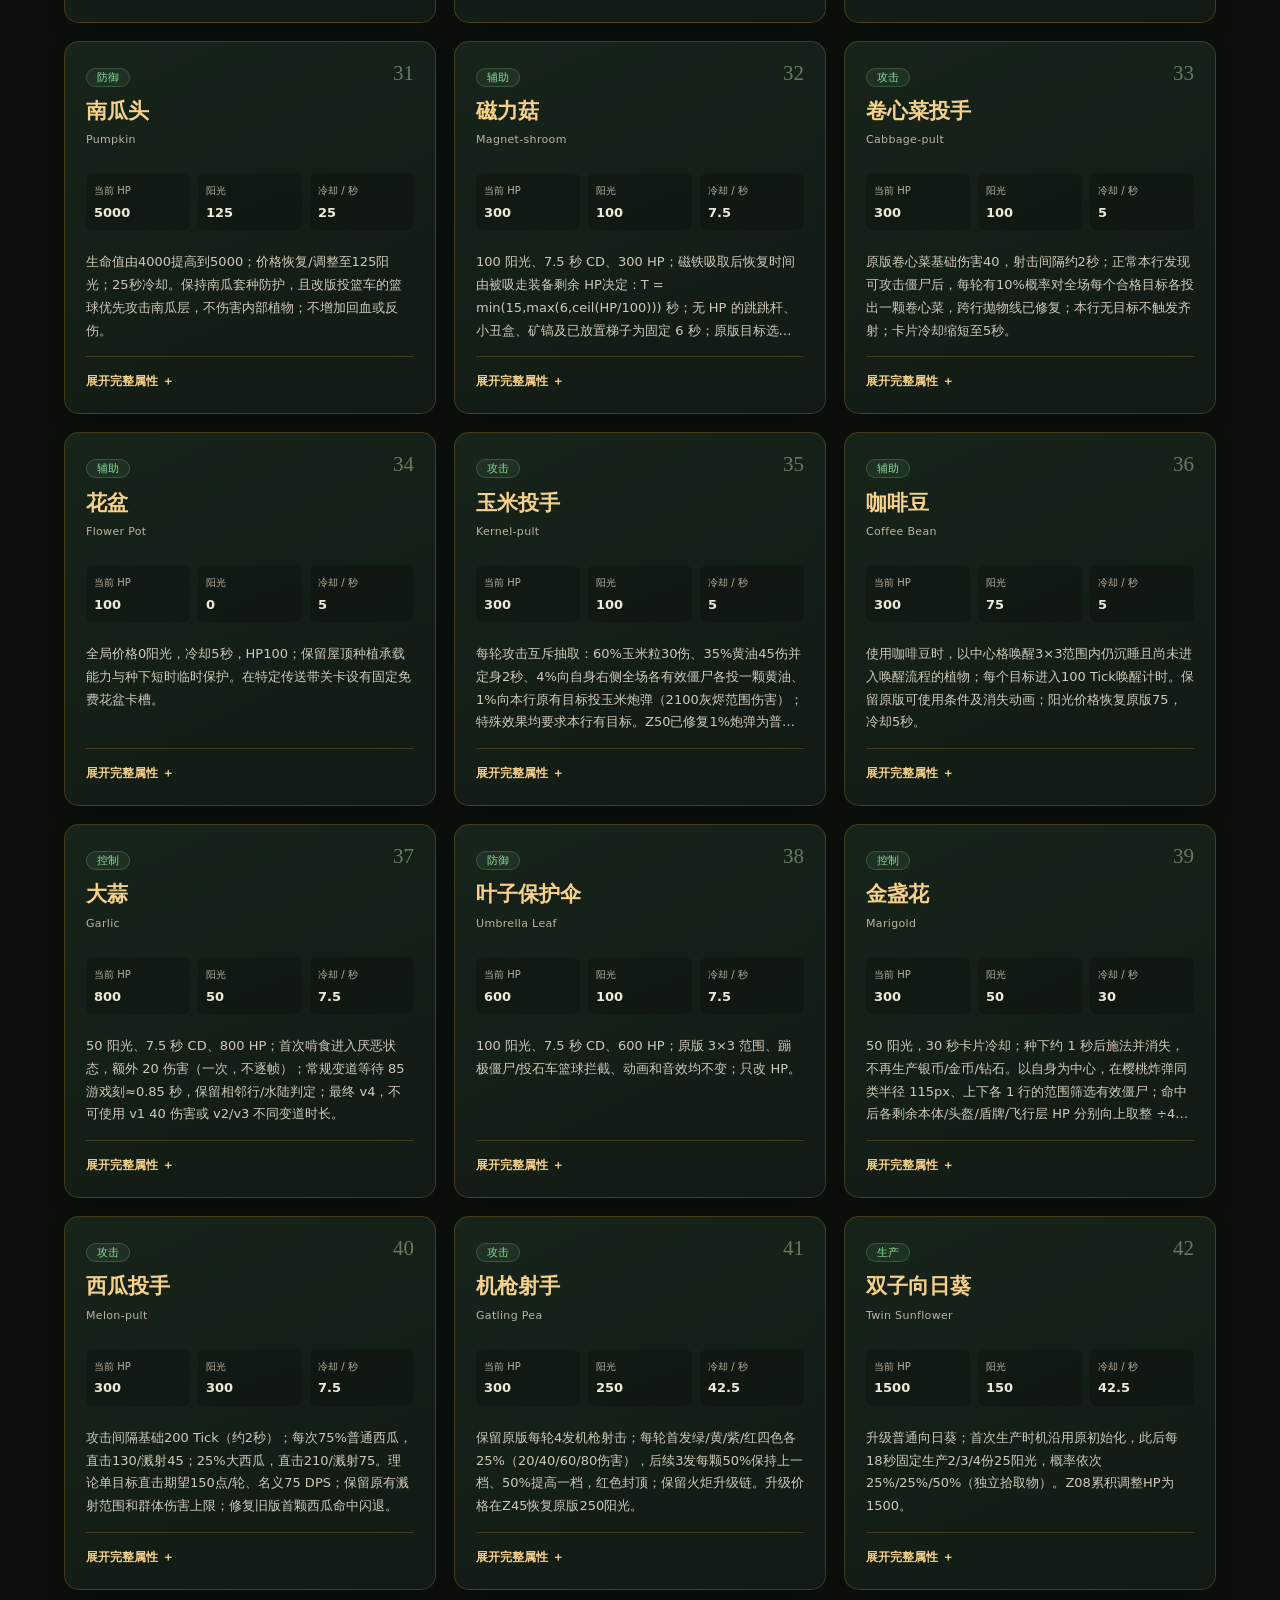
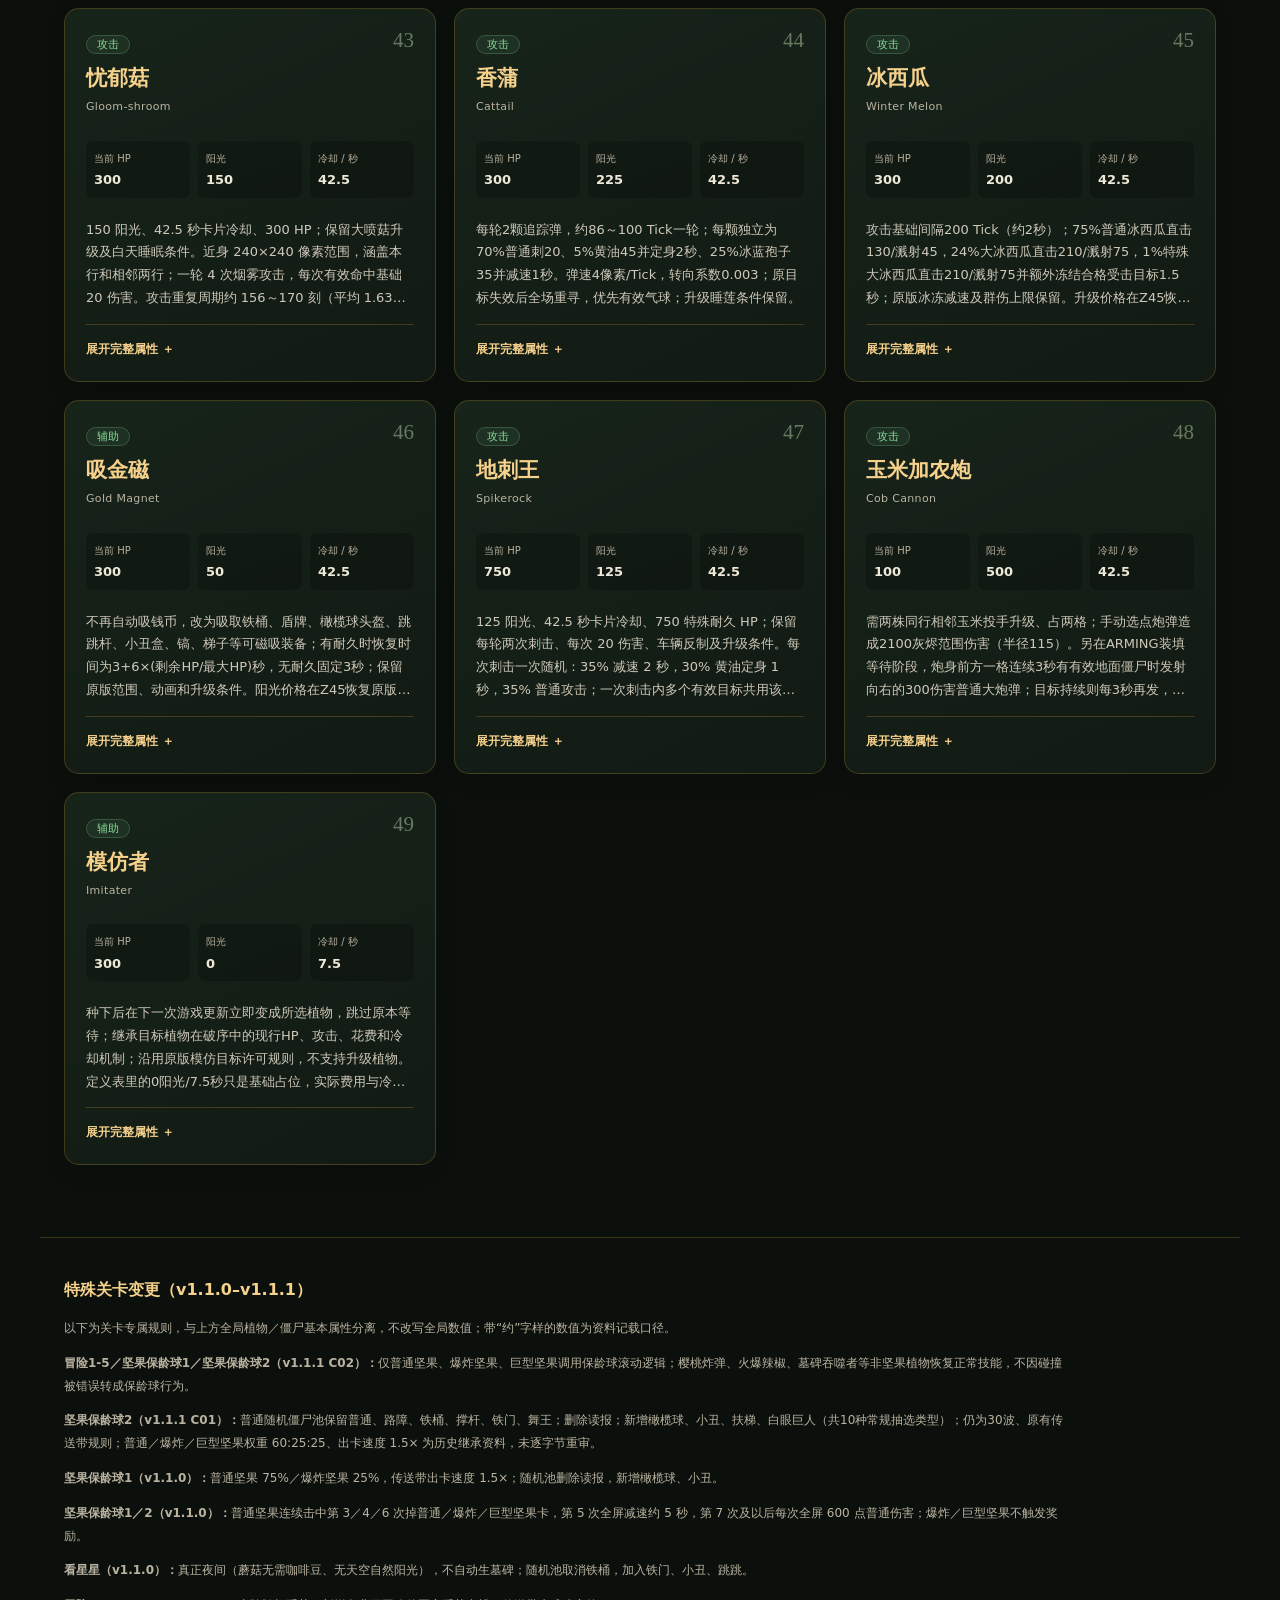
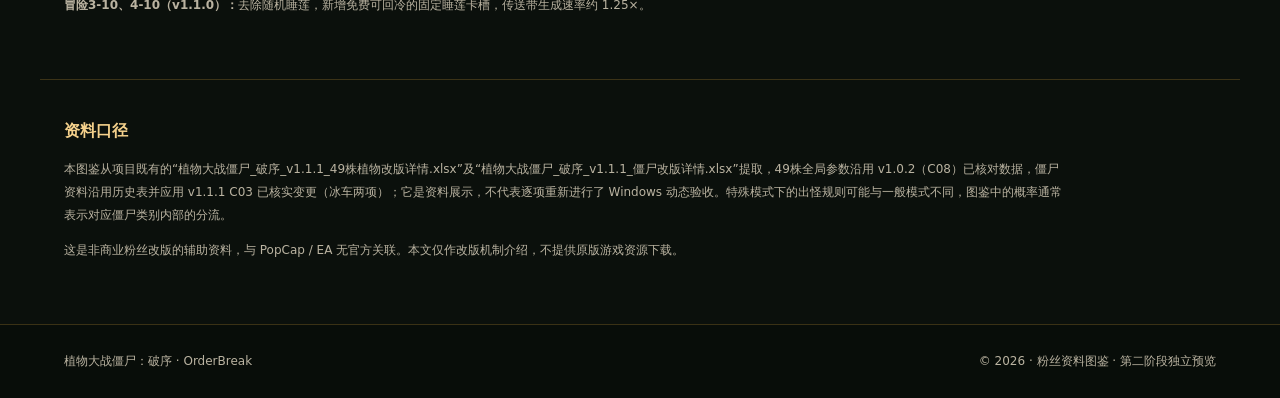
==== commit 38d04157: "codex: sync v1.1.1 ice car data and level rules" ====
--- a/codex.html
+++ b/codex.html
@@ -3,7 +3,7 @@
 <head>
 <meta charset="utf-8">
 <meta name="viewport" content="width=device-width, initial-scale=1">
-<meta name="description" content="《植物大战僵尸：破序》v1.0.2（C08）改版图鉴：49株植物与35类僵尸的75种形态，支持属性搜索、分类筛选和精英切换。">
+<meta name="description" content="《植物大战僵尸：破序》v1.1.1 改版图鉴：49株植物与35类僵尸的75种形态，支持属性搜索、分类筛选和精英切换。">
 <meta name="theme-color" content="#0b100c">
 <title>改版图鉴 · 植物大战僵尸：破序 | OrderBreak</title>
 <link rel="stylesheet" href="assets/codex.css">
@@ -16,7 +16,7 @@
       <span class="brand-icon" aria-hidden="true">❖</span>
       <span><b>破序</b><small>ORDERBREAK · CODEX</small></span>
     </a>
-    <div class="head-right"><span class="tag version">v1.0.2 · C08</span><a class="back-link" href="https://qffy715.github.io/PVZ-OB/">← 返回官网</a></div>
+    <div class="head-right"><span class="tag version">v1.1.1</span><a class="back-link" href="https://qffy715.github.io/PVZ-OB/">← 返回官网</a></div>
   </div>
 </header>
 <main id="main">
@@ -36,7 +36,7 @@
   <section class="library wrap" aria-labelledby="libraryTitle">
     <div class="library-top">
       <div><span class="section-eyebrow">EXPLORE THE CODEX</span><h2 id="libraryTitle">图鉴目录</h2></div>
-      <p class="catalog-note">以 v1.0.2（C08）数据档案为准<br>未包含独立测试中的 BGM 分支</p>
+      <p class="catalog-note">以 v1.1.1 数据档案为准<br>49株全局参数沿用 v1.0.2（C08）已核对数据；僵尸资料沿用历史表并更新正式 C03<br>部分未核实条目保留待核对</p>
     </div>
     <div class="filters js-only">
       <div class="tabs" role="tablist" aria-label="选择图鉴类型">
@@ -57,8 +57,17 @@
       <p>你仍可访问上方《破序》官网；原始数值资料保留在项目的 Excel 归档中。</p>
     </div>
   </section>
+  <section class="disclaimer wrap" aria-labelledby="levelTitle"><h2 id="levelTitle">特殊关卡变更（v1.1.0–v1.1.1）</h2>
+    <p>以下为关卡专属规则，与上方全局植物／僵尸基本属性分离，不改写全局数值；带“约”字样的数值为资料记载口径。</p>
+    <p><b>冒险1-5／坚果保龄球1／坚果保龄球2（v1.1.1 C02）：</b>仅普通坚果、爆炸坚果、巨型坚果调用保龄球滚动逻辑；樱桃炸弹、火爆辣椒、墓碑吞噬者等非坚果植物恢复正常技能，不因碰撞被错误转成保龄球行为。</p>
+    <p><b>坚果保龄球2（v1.1.1 C01）：</b>普通随机僵尸池保留普通、路障、铁桶、撑杆、铁门、舞王；删除读报；新增橄榄球、小丑、扶梯、白眼巨人（共10种常规抽选类型）；仍为30波、原有传送带规则；普通／爆炸／巨型坚果权重 60:25:25、出卡速度 1.5× 为历史继承资料，未逐字节重审。</p>
+    <p><b>坚果保龄球1（v1.1.0）：</b>普通坚果 75%／爆炸坚果 25%，传送带出卡速度 1.5×；随机池删除读报，新增橄榄球、小丑。</p>
+    <p><b>坚果保龄球1／2（v1.1.0）：</b>普通坚果连续击中第 3／4／6 次掉普通／爆炸／巨型坚果卡，第 5 次全屏减速约 5 秒，第 7 次及以后每次全屏 600 点普通伤害；爆炸／巨型坚果不触发奖励。</p>
+    <p><b>看星星（v1.1.0）：</b>真正夜间（蘑菇无需咖啡豆、无天空自然阳光），不自动生墓碑；随机池取消铁桶，加入铁门、小丑、跳跳。</p>
+    <p><b>冒险3-10、4-10（v1.1.0）：</b>去除随机睡莲，新增免费可回冷的固定睡莲卡槽，传送带生成速率约 1.25×。</p>
+  </section>
   <section class="disclaimer wrap" aria-labelledby="scopeTitle"><h2 id="scopeTitle">资料口径</h2>
-    <p>本图鉴从项目既有的“植物改版详情_v1.0.2.xlsx”及“僵尸改版详情—传送门盾600HP修正版”Excel 提取，保留原来的术语与具体技能描述；它是资料展示，不代表逐项重新进行了 Windows 动态验收。特殊模式下的出怪规则可能与一般模式不同，图鉴中的概率通常表示对应僵尸类别内部的分流。</p>
+    <p>本图鉴从项目既有的“植物大战僵尸_破序_v1.1.1_49株植物改版详情.xlsx”及“植物大战僵尸_破序_v1.1.1_僵尸改版详情.xlsx”提取，49株全局参数沿用 v1.0.2（C08）已核对数据，僵尸资料沿用历史表并应用 v1.1.1 C03 已核实变更（冰车两项）；它是资料展示，不代表逐项重新进行了 Windows 动态验收。特殊模式下的出怪规则可能与一般模式不同，图鉴中的概率通常表示对应僵尸类别内部的分流。</p>
     <p>这是非商业粉丝改版的辅助资料，与 PopCap / EA 无官方关联。本文仅作改版机制介绍，不提供原版游戏资源下载。</p>
   </section>
 </main>
